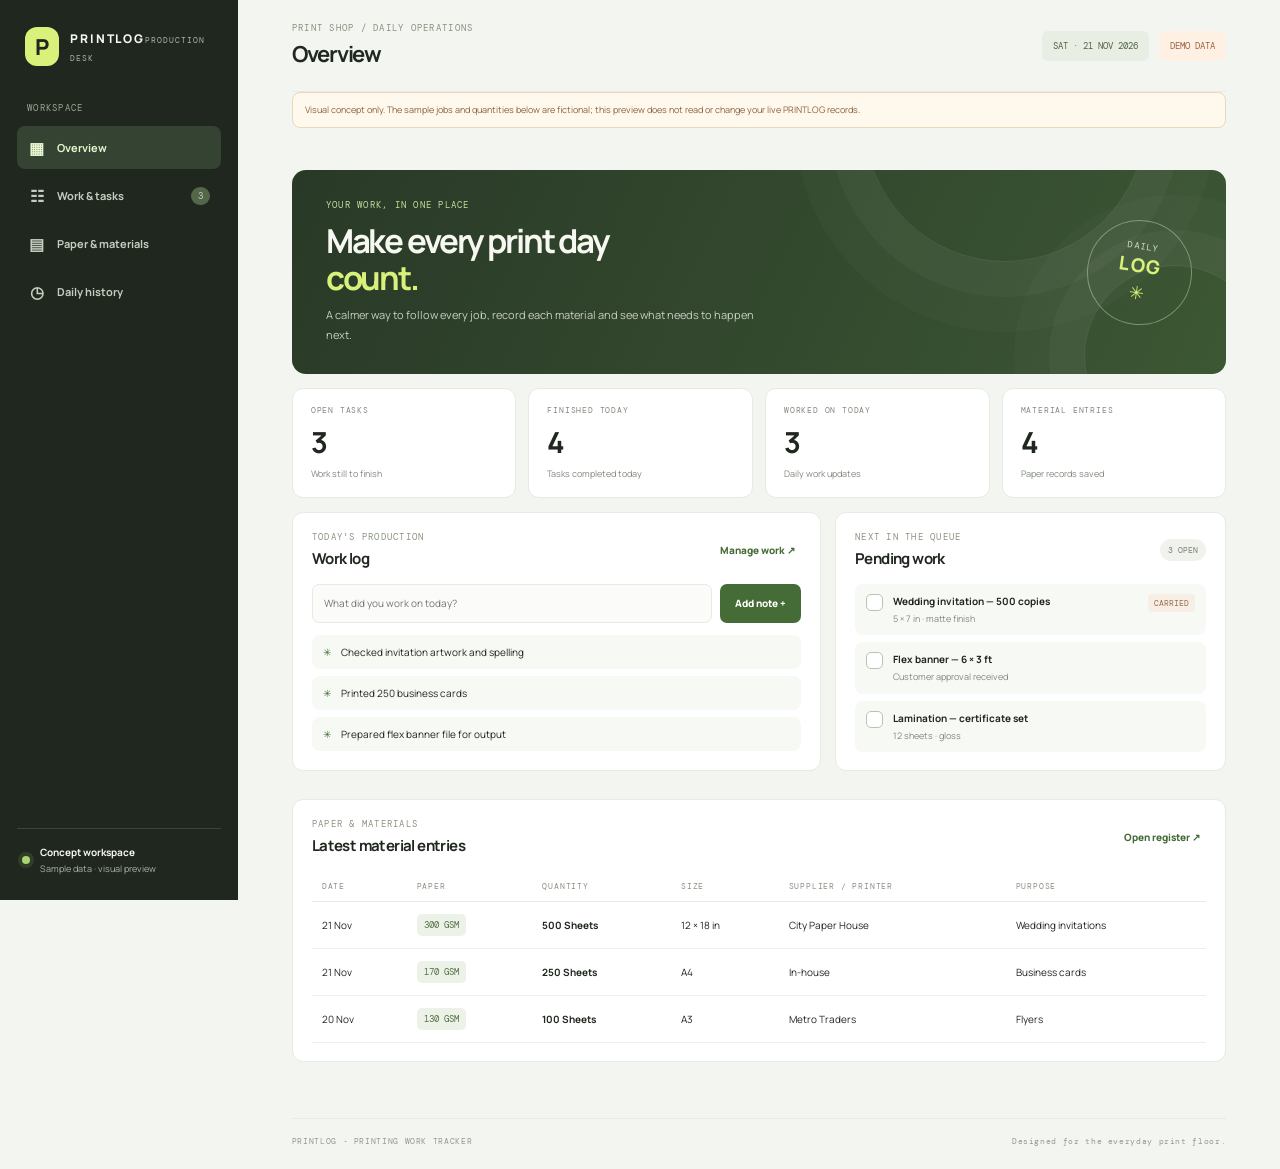
==== design-preview.html @ 4f7776c2 "Add responsive PRINTLOG visual concept preview" ====
<!doctype html>
<html lang="en">
<head>
<meta charset="utf-8">
<meta name="viewport" content="width=device-width,initial-scale=1">
<meta name="theme-color" content="#20271f">
<meta name="description" content="PRINTLOG visual concept preview — a daily production workspace for print shops.">
<title>PRINTLOG — Visual Concept Preview</title>
<link rel="preconnect" href="https://fonts.googleapis.com">
<link rel="preconnect" href="https://fonts.gstatic.com" crossorigin>
<link href="https://fonts.googleapis.com/css2?family=DM+Mono:wght@400;500&family=Manrope:wght@400;500;600;700;800&display=swap" rel="stylesheet">
<style>
:root{--bg:#f3f5f0;--surface:#fff;--ink:#20271f;--muted:#818a7d;--line:#e7ebe3;--green:#456b36;--green2:#2d3c2a;--lime:#d9f17b;--soft:#eef3e9;--amber:#d58a54;--red:#bd695b;--mono:"DM Mono",monospace;--sans:"Manrope",sans-serif}
*{box-sizing:border-box}body{margin:0;background:var(--bg);color:var(--ink);font:13px var(--sans)}button,input,select{font:inherit}button{cursor:pointer}.app{min-height:100vh}.sidebar{position:fixed;inset:0 auto 0 0;width:238px;background:var(--ink);color:#f6f7f1;padding:25px 17px;display:flex;flex-direction:column;z-index:5}.brand{display:flex;align-items:center;gap:11px;padding:2px 8px 36px}.brand-mark{width:39px;height:39px;border-radius:12px;background:var(--lime);color:var(--ink);display:grid;place-items:center;font-size:22px;font-weight:800}.brand-name{font-size:12px;font-weight:800;letter-spacing:.16em}.brand-sub{font:8px var(--mono);letter-spacing:.12em;color:#aab5a3;margin-top:4px}.nav-label,.eyebrow{font:9px var(--mono);letter-spacing:.14em;color:#87917f}.nav-label{padding:0 10px 12px;color:#9ca694}.nav{display:grid;gap:5px}.nav button{height:43px;border:0;border-radius:8px;background:transparent;color:#c5cdbf;text-align:left;padding:0 11px;display:flex;align-items:center;gap:12px;font-size:11px;font-weight:700}.nav button span{width:17px;text-align:center;font-size:16px}.nav button.active,.nav button:hover{background:#354432;color:#e9f6d0}.nav button i{font:9px var(--mono);font-style:normal;margin-left:auto;background:#536849;padding:3px 7px;border-radius:20px}.sidebar-bottom{margin-top:auto;border-top:1px solid #3a4637;padding:16px 5px 0;display:flex;align-items:center;gap:10px}.dot{width:8px;height:8px;border-radius:50%;background:#a8d574;box-shadow:0 0 0 4px #a8d57420}.sidebar-bottom b,.sidebar-bottom small{display:block}.sidebar-bottom b{font-size:10px}.sidebar-bottom small{font-size:9px;color:#aab5a3;margin-top:3px}.main{margin-left:238px;padding:0 4.2vw;max-width:1600px}.topbar{height:92px;display:flex;align-items:center;justify-content:space-between;border-bottom:1px solid var(--line)}.topbar h1{font-size:22px;letter-spacing:-.055em;margin:5px 0 0}.top-actions{display:flex;align-items:center;gap:10px}.date-chip,.demo-chip{padding:9px 11px;border-radius:6px;font:9px var(--mono)}.date-chip{background:#e9eee4;color:#526348}.demo-chip{background:#fff0e4;color:#9b633c}.btn{border:0;border-radius:7px;padding:11px 15px;font-size:10px;font-weight:800}.btn-primary{background:var(--green);color:white}.btn-primary:hover{background:#35552b}.btn-quiet{background:#fff;border:1px solid var(--line);color:#52604d}.view{display:none;padding:27px 0 42px}.view.active{display:block}.hero{min-height:190px;border-radius:14px;background:linear-gradient(115deg,#293927,#3c5734);color:#f7f8f1;padding:29px 34px;display:flex;align-items:center;justify-content:space-between;position:relative;overflow:hidden}.hero:before,.hero:after{content:"";position:absolute;border:1px solid #ffffff18;border-radius:50%;width:280px;height:280px;right:80px;top:-190px;box-shadow:0 0 0 35px #ffffff08,0 0 0 70px #ffffff05}.hero:after{width:180px;height:180px;right:-40px;top:95px}.hero-copy{position:relative;z-index:1;max-width:570px}.hero .eyebrow{color:#c8dc9f}.hero h2{font-size:33px;line-height:1.12;letter-spacing:-.065em;margin:12px 0 8px}.hero h2 em{font-style:normal;color:var(--lime)}.hero p{color:#c7d0c1;max-width:440px;font-size:11px;line-height:1.8;margin:0}.hero-mark{position:relative;z-index:1;width:105px;height:105px;border:1px solid #c9d8b47a;border-radius:50%;display:flex;flex-direction:column;align-items:center;justify-content:center;transform:rotate(8deg);font:9px var(--mono);letter-spacing:.13em;color:#d8e1ce}.hero-mark b{font:800 19px var(--sans);color:var(--lime);letter-spacing:.08em}.hero-mark span{font-size:18px;color:var(--lime);margin-top:3px}.stats{display:grid;grid-template-columns:repeat(4,1fr);gap:12px;margin:14px 0}.stat,.panel{background:var(--surface);border:1px solid var(--line);border-radius:11px}.stat{padding:16px 18px}.stat label{display:block;font:8px var(--mono);letter-spacing:.1em;color:var(--muted)}.stat strong{display:block;font-size:29px;letter-spacing:-.06em;margin:7px 0 1px}.stat small{font-size:9px;color:var(--muted)}.content-grid{display:grid;grid-template-columns:1.15fr .85fr;gap:14px;margin-bottom:14px}.panel{padding:18px 19px;margin-bottom:14px}.panel-head{display:flex;justify-content:space-between;align-items:center;gap:10px;margin-bottom:15px}.panel-head h3{font-size:15px;letter-spacing:-.04em;margin:5px 0 0}.panel .eyebrow{color:#8a9483}.link-btn{border:0;background:transparent;color:var(--green);font-size:10px;font-weight:800}.quick-add{display:flex;gap:8px}.quick-add input,.field input,.field select,.search{height:39px;border:1px solid var(--line);border-radius:7px;background:#fbfcfa;padding:0 11px;outline:none;color:var(--ink);font-size:10px;min-width:0}.quick-add input{flex:1}.quick-add input:focus,.field input:focus,.field select:focus,.search:focus{border-color:#9db58d;box-shadow:0 0 0 3px #456b3610}.list{display:grid;gap:7px;margin-top:12px}.note-row,.task-row{display:flex;align-items:center;gap:10px;padding:10px 11px;border-radius:8px;background:#f7f9f5}.note-row{font-size:10px}.note-icon{color:var(--green)}.task-row{align-items:flex-start}.check{width:17px;height:17px;flex:none;border:1px solid #b8c4b1;border-radius:5px;background:white;color:white;font-size:11px;padding:0}.task-row.done .check{background:var(--green);border-color:var(--green)}.task-copy{flex:1;min-width:0}.task-copy b{display:block;font-size:10px;overflow-wrap:anywhere}.task-copy small{display:block;font-size:9px;color:var(--muted);margin-top:4px;line-height:1.5}.task-row.done .task-copy b{text-decoration:line-through;color:#899184}.tag{font:8px var(--mono);color:#9b704d;background:#f7eee5;padding:4px 6px;border-radius:4px;white-space:nowrap}.count{font:8px var(--mono);color:#74806e;background:#f0f3ed;border-radius:20px;padding:6px 8px;white-space:nowrap}.empty{padding:20px 12px;text-align:center;color:#9aa193;font-size:10px;border:1px dashed var(--line);border-radius:8px}.material-table{overflow-x:auto}table{width:100%;border-collapse:collapse;text-align:left;white-space:nowrap}th{font:8px var(--mono);letter-spacing:.1em;color:#899184;padding:10px;border-bottom:1px solid var(--line)}td{font-size:10px;padding:12px 10px;border-bottom:1px solid #eef0eb}.gsm{display:inline-block;padding:5px 7px;border-radius:5px;background:#edf2e8;color:#527043;font:9px var(--mono)}.section-intro{display:flex;justify-content:space-between;align-items:flex-end;margin:4px 0 19px}.section-intro h2{font-size:25px;letter-spacing:-.06em;margin:7px 0 5px}.section-intro p{font-size:10px;color:var(--muted);margin:0}.columns{display:grid;grid-template-columns:1fr 1fr;gap:14px;align-items:start}.form-stack{display:grid;gap:10px;padding:13px;background:#f7f9f5;border-radius:9px;margin-bottom:13px}.field{display:grid;gap:6px;font-size:9px;font-weight:800;color:#65705f}.field input,.field select{width:100%;background:#fff}.material-form{display:grid;grid-template-columns:repeat(3,minmax(0,1fr));gap:12px}.wide{grid-column:span 2}.history-list{display:grid;gap:12px}.history-day{background:#fff;border:1px solid var(--line);border-radius:10px;padding:17px 19px}.history-head{display:flex;justify-content:space-between;align-items:center;margin-bottom:12px}.history-head b{font-size:12px}.history-head small{font:8px var(--mono);color:var(--muted)}.history-columns{display:grid;grid-template-columns:1fr 1fr;gap:18px}.history-columns h4{font:8px var(--mono);letter-spacing:.1em;color:#87917f;margin:0 0 7px}.history-columns p{font-size:10px;color:#515a4e;margin:5px 0;line-height:1.6}.footer{display:flex;justify-content:space-between;border-top:1px solid var(--line);padding:17px 0 23px;color:#939a8e;font:8px var(--mono);letter-spacing:.08em}.toast{position:fixed;bottom:20px;left:50%;transform:translate(-50%,12px);opacity:0;background:#263b25;color:white;padding:11px 16px;border-radius:7px;font-size:10px;transition:.2s;z-index:20;pointer-events:none}.toast.show{opacity:1;transform:translate(-50%,0)}.preview-note{margin:0 0 15px;padding:10px 12px;border:1px solid #e8d8bd;background:#fff8ec;border-radius:8px;color:#8a633f;font-size:9px;line-height:1.6}
@media(max-width:1050px){.sidebar{width:205px}.main{margin-left:205px;padding:0 3vw}.stats{grid-template-columns:repeat(2,1fr)}.content-grid{grid-template-columns:1fr}.material-form{grid-template-columns:repeat(2,minmax(0,1fr))}}
@media(max-width:680px){.sidebar{position:sticky;top:0;width:100%;height:auto;padding:10px 12px;display:block}.brand{padding:0 4px 10px}.brand-mark{width:31px;height:31px}.nav{display:flex;overflow-x:auto;gap:4px}.nav-label,.sidebar-bottom{display:none}.nav button{height:36px;padding:0 9px;white-space:nowrap;font-size:9px}.nav button span{font-size:13px}.main{margin:0;padding:0 14px}.topbar{height:75px}.topbar h1{font-size:19px}.top-actions{gap:5px}.date-chip{display:none}.demo-chip{font-size:8px;padding:8px}.btn-quiet{padding:9px;font-size:9px}.view{padding-top:17px}.hero{padding:22px;min-height:170px}.hero h2{font-size:26px}.hero-mark{width:76px;height:76px;font-size:7px}.hero-mark b{font-size:14px}.stats{gap:8px}.stat{padding:13px}.stat strong{font-size:24px}.panel{padding:14px}.quick-add{flex-direction:column}.quick-add .btn{align-self:flex-start}.section-intro{align-items:flex-start;gap:10px;flex-direction:column}.columns{grid-template-columns:1fr}.material-form{grid-template-columns:1fr 1fr;gap:10px}.history-columns{grid-template-columns:1fr;gap:12px}.history-head{align-items:flex-start;gap:8px;flex-direction:column}.footer{gap:8px;flex-direction:column}}
</style>
</head>
<body>
<div class="app">
<aside class="sidebar">
  <div class="brand"><span class="brand-mark">P</span><span><span class="brand-name">PRINTLOG</span><span class="brand-sub">PRODUCTION DESK</span></span></div>
  <div class="nav-label">WORKSPACE</div>
  <nav class="nav">
    <button class="active" data-view="dashboard"><span>▦</span> Overview</button>
    <button data-view="tasks"><span>☷</span> Work & tasks <i id="pendingBadge">3</i></button>
    <button data-view="materials"><span>▤</span> Paper & materials</button>
    <button data-view="history"><span>◷</span> Daily history</button>
  </nav>
  <div class="sidebar-bottom"><span class="dot"></span><div><b>Concept workspace</b><small>Sample data · visual preview</small></div></div>
</aside>
<main class="main">
<header class="topbar"><div><div class="eyebrow">PRINT SHOP / DAILY OPERATIONS</div><h1 id="pageTitle">Overview</h1></div><div class="top-actions"><span class="date-chip" id="dateLabel">SAT · 21 NOV 2026</span><span class="demo-chip">DEMO DATA</span></div></header>
<div class="preview-note">Visual concept only. The sample jobs and quantities below are fictional; this preview does not read or change your live PRINTLOG records.</div>
<section class="view active" id="view-dashboard">
  <div class="hero"><div class="hero-copy"><div class="eyebrow">YOUR WORK, IN ONE PLACE</div><h2>Make every print day<br><em>count.</em></h2><p>A calmer way to follow every job, record each material and see what needs to happen next.</p></div><div class="hero-mark">DAILY<b>LOG</b><span>✳</span></div></div>
  <div class="stats">
    <article class="stat"><label>OPEN TASKS</label><strong id="statOpen">3</strong><small>Work still to finish</small></article>
    <article class="stat"><label>FINISHED TODAY</label><strong id="statDone">4</strong><small>Tasks completed today</small></article>
    <article class="stat"><label>WORKED ON TODAY</label><strong id="statNotes">3</strong><small>Daily work updates</small></article>
    <article class="stat"><label>MATERIAL ENTRIES</label><strong id="statMaterials">18</strong><small>Paper records saved</small></article>
  </div>
  <div class="content-grid">
    <section class="panel"><div class="panel-head"><div><div class="eyebrow">TODAY'S PRODUCTION</div><h3>Work log</h3></div><button class="link-btn" data-goto="tasks">Manage work ↗</button></div><form class="quick-add" id="quickNote"><input id="noteInput" placeholder="What did you work on today?" required><button class="btn btn-primary">Add note +</button></form><div class="list" id="noteList"><div class="note-row"><span class="note-icon">✳</span>Checked invitation artwork and spelling</div><div class="note-row"><span class="note-icon">✳</span>Printed 250 business cards</div><div class="note-row"><span class="note-icon">✳</span>Prepared flex banner file for output</div></div></section>
    <section class="panel"><div class="panel-head"><div><div class="eyebrow">NEXT IN THE QUEUE</div><h3>Pending work</h3></div><span class="count" id="pendingCount">3 OPEN</span></div><div class="list" id="dashboardTasks"></div></section>
  </div>
  <section class="panel"><div class="panel-head"><div><div class="eyebrow">PAPER & MATERIALS</div><h3>Latest material entries</h3></div><button class="link-btn" data-goto="materials">Open register ↗</button></div><div class="material-table" id="recentTable"></div></section>
</section>
<section class="view" id="view-tasks">
  <div class="section-intro"><div><div class="eyebrow">DAILY PRODUCTION</div><h2>Work & tasks</h2><p>Keep work updates separate from jobs that are actually finished.</p></div><span class="count">PENDING + COMPLETED</span></div>
  <div class="columns">
    <section class="panel"><div class="panel-head"><div><div class="eyebrow">IN PROGRESS</div><h3>Pending work</h3></div><span class="count" id="openCount">3 OPEN</span></div><form id="taskForm" class="form-stack"><label class="field">New job / task<input id="taskTitle" placeholder="e.g. Wedding invitation — 500 copies" required></label><label class="field">Details (optional)<input id="taskDetails" placeholder="Size, customer, finishing..."></label><button class="btn btn-primary">＋ Add task</button></form><div class="list" id="openTasks"></div></section>
    <section class="panel"><div class="panel-head"><div><div class="eyebrow">COMPLETED</div><h3>Finished work</h3></div><span class="count" id="doneCount">4 DONE</span></div><div class="list" id="doneTasks"></div></section>
  </div>
  <section class="panel"><div class="panel-head"><div><div class="eyebrow">DAILY NOTES</div><h3>What I worked on</h3></div></div><div class="list" id="allNotes"></div></section>
</section>
<section class="view" id="view-materials">
  <div class="section-intro"><div><div class="eyebrow">PAPER & CONSUMABLES</div><h2>Material register</h2><p>Record what paper went out, how much and which job it belongs to.</p></div><span class="count">PAPER / PRINTING RECORDS</span></div>
  <section class="panel"><div class="panel-head"><div><div class="eyebrow">NEW ENTRY</div><h3>Add printing material</h3></div></div><form id="materialForm" class="material-form">
    <label class="field">Paper / GSM<select id="paper"><option>300 GSM</option><option>250 GSM</option><option>200 GSM</option><option>170 GSM</option><option>150 GSM</option><option>130 GSM</option><option>120 GSM</option><option>100 GSM</option><option>80 GSM</option><option>Other</option></select></label>
    <label class="field">Custom name<input id="customPaper" placeholder="If other..." disabled></label>
    <label class="field">Quantity<input id="quantity" type="number" min="0.01" step="any" placeholder="e.g. 500" required></label>
    <label class="field">Unit<select id="unit"><option>Sheets</option><option>Packets</option><option>Kg</option><option>Rolls</option><option>Bundles</option></select></label>
    <label class="field">Paper size<input id="size" placeholder="A4, 12 × 18, 20 × 30"></label>
    <label class="field">Supplier / printer<input id="supplier" placeholder="Name (optional)"></label>
    <label class="field wide">Purpose / job<input id="purpose" placeholder="Which job was this material for?"></label>
    <button class="btn btn-primary">Save material entry ↗</button>
  </form></section>
  <section class="panel"><div class="panel-head"><div><div class="eyebrow">REGISTER</div><h3>Material history</h3></div><span class="count" id="materialCount">4 ENTRIES SHOWN</span></div><div class="material-table" id="allMaterials"></div></section>
</section>
<section class="view" id="view-history">
  <div class="section-intro"><div><div class="eyebrow">YOUR RECORDS</div><h2>Daily history</h2><p>See what started, what finished and what materials were recorded each day.</p></div><input class="search" id="historySearch" placeholder="Search a job, GSM or date..."></div>
  <div class="history-list" id="historyList"></div>
</section>
<footer class="footer"><span>PRINTLOG <b>·</b> PRINTING WORK TRACKER</span><span>Designed for the everyday print floor.</span></footer>
</main>
</div>
<div class="toast" id="toast" role="status"></div>
<script>
(function(){
const today='2026-11-21';
let tasks=[
{id:1,title:'Wedding invitation — 500 copies',details:'5 × 7 in · matte finish',done:false,carried:true,created:'2026-11-20'},
{id:2,title:'Flex banner — 6 × 3 ft',details:'Customer approval received',done:false,carried:false,created:'2026-11-21'},
{id:3,title:'Lamination — certificate set',details:'12 sheets · gloss',done:false,carried:false,created:'2026-11-21'},
{id:4,title:'Business cards — 250 copies',details:'9.2 × 5.4 cm',done:true,created:'2026-11-21'},
{id:5,title:'Doctor clinic letterhead',details:'A4 · 100 GSM',done:true,created:'2026-11-20'},
{id:6,title:'Shop opening stickers',details:'2 cm round',done:true,created:'2026-11-21'},
{id:7,title:'Invoice book layout',details:'Artwork approved',done:true,created:'2026-11-21'}
];
let notes=['Checked invitation artwork and spelling','Printed 250 business cards','Prepared flex banner file for output'];
let materials=[
{date:'21 Nov',paper:'300 GSM',qty:'500 Sheets',size:'12 × 18 in',supplier:'City Paper House',purpose:'Wedding invitations'},
{date:'21 Nov',paper:'170 GSM',qty:'250 Sheets',size:'A4',supplier:'In-house',purpose:'Business cards'},
{date:'20 Nov',paper:'130 GSM',qty:'100 Sheets',size:'A3',supplier:'Metro Traders',purpose:'Flyers'},
{date:'20 Nov',paper:'100 GSM',qty:'2 Packets',size:'A4',supplier:'In-house',purpose:'Letterheads'}
];
const $=id=>document.getElementById(id);
const esc=s=>String(s).replace(/[&<>"']/g,c=>({'&':'&amp;','<':'&lt;','>':'&gt;','"':'&quot;',"'":'&#39;'}[c]));
function toast(s){$('toast').textContent=s;$('toast').classList.add('show');setTimeout(()=>$('toast').classList.remove('show'),1900)}
function taskHTML(t){return '<div class="task-row '+(t.done?'done':'')+'"><button class="check" data-toggle="'+t.id+'" aria-label="Toggle completed">'+(t.done?'✓':'')+'</button><div class="task-copy"><b>'+esc(t.title)+'</b><small>'+esc(t.details||'Added '+t.created)+'</small></div>'+(t.carried&&!t.done?'<span class="tag">CARRIED</span>':'')+'</div>'}
function tableHTML(rows){return '<table><thead><tr><th>DATE</th><th>PAPER</th><th>QUANTITY</th><th>SIZE</th><th>SUPPLIER / PRINTER</th><th>PURPOSE</th></tr></thead><tbody>'+rows.map(m=>'<tr><td>'+esc(m.date)+'</td><td><span class="gsm">'+esc(m.paper)+'</span></td><td><b>'+esc(m.qty)+'</b></td><td>'+esc(m.size)+'</td><td>'+esc(m.supplier)+'</td><td>'+esc(m.purpose)+'</td></tr>').join('')+'</tbody></table>'}
function render(){
const open=tasks.filter(t=>!t.done),done=tasks.filter(t=>t.done);
$('statOpen').textContent=open.length;$('statDone').textContent=done.length;$('statNotes').textContent=notes.length;$('statMaterials').textContent=materials.length;
$('pendingBadge').textContent=open.length;$('pendingCount').textContent=open.length+' OPEN';$('openCount').textContent=open.length+' OPEN';$('doneCount').textContent=done.length+' DONE';$('materialCount').textContent=materials.length+' ENTRIES';
$('dashboardTasks').innerHTML=open.slice(0,4).map(taskHTML).join('')||'<div class="empty">All caught up. No pending jobs.</div>';
$('openTasks').innerHTML=open.map(taskHTML).join('')||'<div class="empty">No pending work. Add a new job above.</div>';
$('doneTasks').innerHTML=done.map(taskHTML).join('')||'<div class="empty">Finished jobs will appear here.</div>';
$('noteList').innerHTML=notes.map(n=>'<div class="note-row"><span class="note-icon">✳</span>'+esc(n)+'</div>').join('')||'<div class="empty">No work notes yet.</div>';
$('allNotes').innerHTML=$('noteList').innerHTML;
$('recentTable').innerHTML=tableHTML(materials.slice(0,3));$('allMaterials').innerHTML=tableHTML(materials);
$('historyList').innerHTML=historyHTML($('historySearch').value);
}
function historyHTML(query){const q=(query||'').toLowerCase();const groups=[{date:'Saturday, 21 November 2026',items:['Checked invitation artwork and spelling','Printed 250 business cards','Prepared flex banner file for output'],finished:['Business cards — 250 copies','Shop opening stickers','Invoice book layout'],started:['Flex banner — 6 × 3 ft','Lamination — certificate set'],paper:['300 GSM · 500 Sheets · Wedding invitations','170 GSM · 250 Sheets · Business cards']},{date:'Friday, 20 November 2026',items:['Prepared wedding invitation layout'],finished:['Doctor clinic letterhead'],started:['Wedding invitation — 500 copies'],paper:['130 GSM · 100 Sheets · Flyers','100 GSM · 2 Packets · Letterheads']}];return groups.map(g=>{const all=[...g.items,...g.finished,...g.started,...g.paper].join(' ').toLowerCase();if(q&&!all.includes(q)&&!g.date.toLowerCase().includes(q))return '';return '<article class="history-day"><div class="history-head"><b>'+g.date+'</b><small>'+g.finished.length+' FINISHED · '+g.started.length+' OPEN · '+g.paper.length+' MATERIALS</small></div><div class="history-columns"><div><h4>WORKED ON / UPDATES</h4>'+g.items.map(x=>'<p>↳ '+esc(x)+'</p>').join('')+'<h4 style="margin-top:13px">TASKS FINISHED</h4>'+g.finished.map(x=>'<p>✓ '+esc(x)+'</p>').join('')+'</div><div><h4>OPEN TASKS / STARTED</h4>'+g.started.map(x=>'<p>○ '+esc(x)+'</p>').join('')+'<h4 style="margin-top:13px">MATERIALS</h4>'+g.paper.map(x=>'<p>▤ '+esc(x)+'</p>').join('')+'</div></div></article>'}).join('')||'<div class="empty">No matching history in this sample.</div>'}
function show(name){document.querySelectorAll('.view').forEach(v=>v.classList.toggle('active',v.id==='view-'+name));document.querySelectorAll('.nav button').forEach(b=>b.classList.toggle('active',b.dataset.view===name));$('pageTitle').textContent=({dashboard:'Overview',tasks:'Work & tasks',materials:'Paper & materials',history:'Daily history'})[name]}
document.querySelectorAll('[data-view]').forEach(b=>b.addEventListener('click',()=>show(b.dataset.view)));
document.querySelectorAll('[data-goto]').forEach(b=>b.addEventListener('click',()=>show(b.dataset.goto)));
document.addEventListener('click',e=>{const b=e.target.closest('[data-toggle]');if(!b)return;const t=tasks.find(x=>x.id===Number(b.dataset.toggle));if(t){t.done=!t.done;t.carried=false;render();toast(t.done?'Marked as finished':'Moved back to pending')}});
$('quickNote').addEventListener('submit',e=>{e.preventDefault();const v=$('noteInput').value.trim();if(!v)return;notes.unshift(v);$('noteInput').value='';render();toast('Work update added to this preview')});
$('taskForm').addEventListener('submit',e=>{e.preventDefault();const title=$('taskTitle').value.trim();if(!title)return;tasks.unshift({id:Date.now(),title,details:$('taskDetails').value.trim(),done:false,created:today});e.target.reset();render();toast('Sample task added')});
$('paper').addEventListener('change',e=>{$('customPaper').disabled=e.target.value!=='Other';if(e.target.value!=='Other')$('customPaper').value=''});
$('materialForm').addEventListener('submit',e=>{e.preventDefault();const paper=$('paper').value==='Other'?$('customPaper').value.trim():$('paper').value;if(!paper){toast('Enter a paper name');return}materials.unshift({date:'21 Nov',paper,qty:$('quantity').value+' '+$('unit').value,size:$('size').value||'—',supplier:$('supplier').value||'—',purpose:$('purpose').value||'—'});e.target.reset();$('customPaper').disabled=true;render();toast('Sample material entry added')});
$('historySearch').addEventListener('input',()=>{$('historyList').innerHTML=historyHTML($('historySearch').value)});
render();
})();
</script>
</body>
</html>
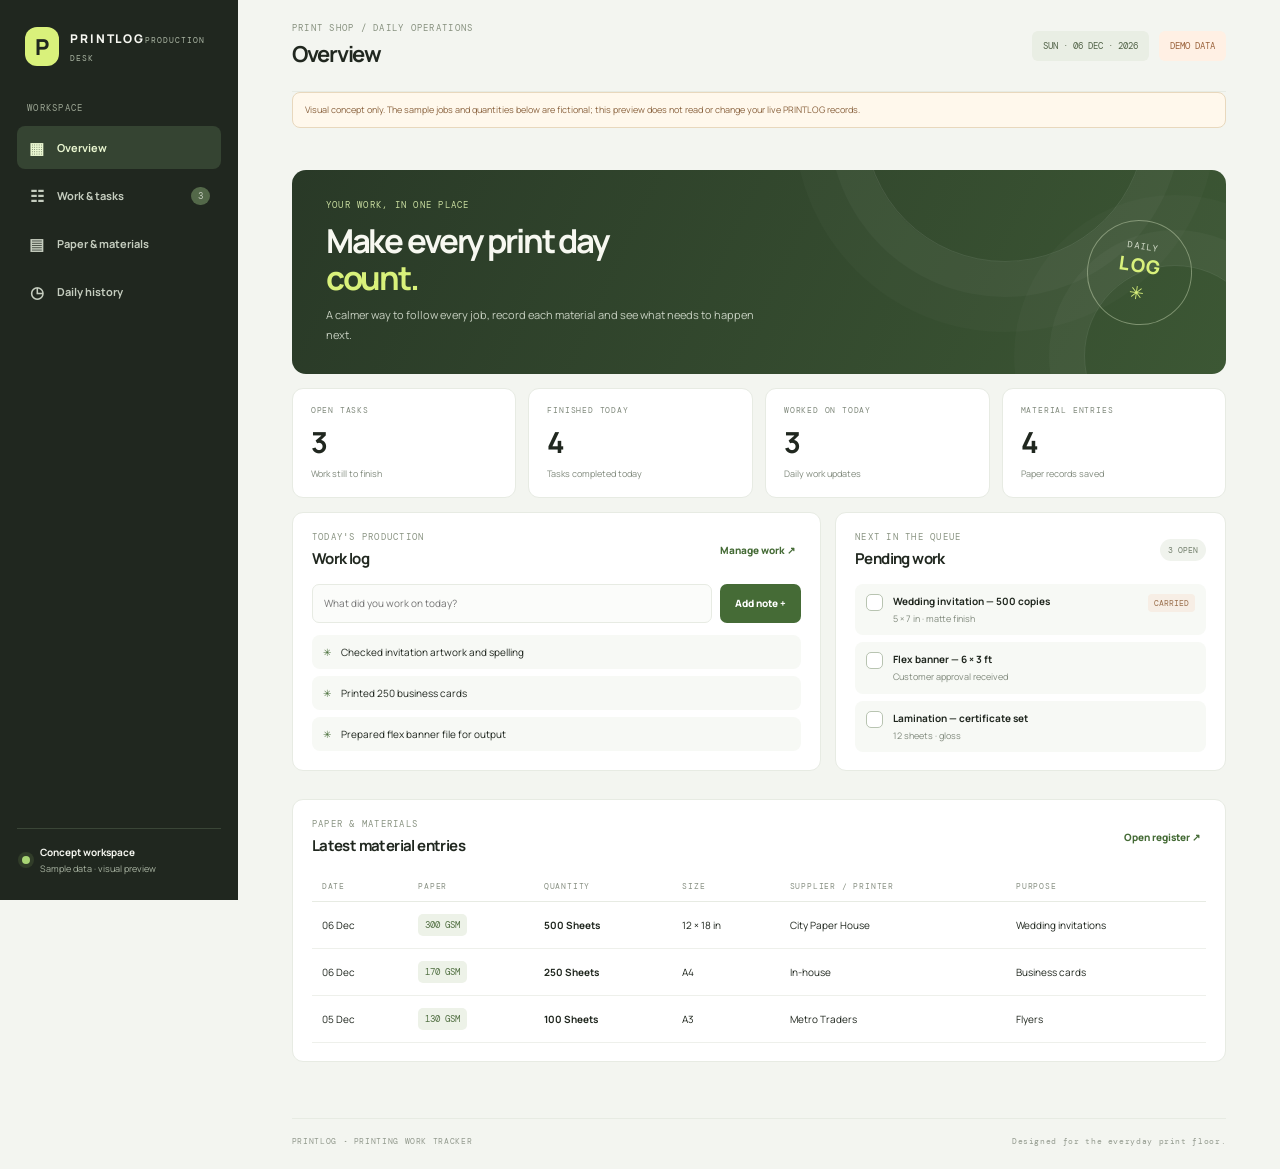
==== commit 593e59df: "Make PRINTLOG concept preview dates current" ====
--- a/design-preview.html
+++ b/design-preview.html
@@ -30,7 +30,7 @@
   <div class="sidebar-bottom"><span class="dot"></span><div><b>Concept workspace</b><small>Sample data · visual preview</small></div></div>
 </aside>
 <main class="main">
-<header class="topbar"><div><div class="eyebrow">PRINT SHOP / DAILY OPERATIONS</div><h1 id="pageTitle">Overview</h1></div><div class="top-actions"><span class="date-chip" id="dateLabel">SAT · 21 NOV 2026</span><span class="demo-chip">DEMO DATA</span></div></header>
+<header class="topbar"><div><div class="eyebrow">PRINT SHOP / DAILY OPERATIONS</div><h1 id="pageTitle">Overview</h1></div><div class="top-actions"><span class="date-chip" id="dateLabel">TODAY</span><span class="demo-chip">DEMO DATA</span></div></header>
 <div class="preview-note">Visual concept only. The sample jobs and quantities below are fictional; this preview does not read or change your live PRINTLOG records.</div>
 <section class="view active" id="view-dashboard">
   <div class="hero"><div class="hero-copy"><div class="eyebrow">YOUR WORK, IN ONE PLACE</div><h2>Make every print day<br><em>count.</em></h2><p>A calmer way to follow every job, record each material and see what needs to happen next.</p></div><div class="hero-mark">DAILY<b>LOG</b><span>✳</span></div></div>
@@ -78,22 +78,29 @@
 <div class="toast" id="toast" role="status"></div>
 <script>
 (function(){
-const today='2026-11-21';
+const now=new Date();
+const previous=new Date(now);previous.setDate(previous.getDate()-1);
+const dateKey=d=>[d.getFullYear(),String(d.getMonth()+1).padStart(2,'0'),String(d.getDate()).padStart(2,'0')].join('-');
+const today=dateKey(now),previousKey=dateKey(previous);
+const todayLong=now.toLocaleDateString('en-GB',{weekday:'long',day:'2-digit',month:'long',year:'numeric'});
+const previousLong=previous.toLocaleDateString('en-GB',{weekday:'long',day:'2-digit',month:'long',year:'numeric'});
+const todayShort=now.toLocaleDateString('en-GB',{day:'2-digit',month:'short'});
+const previousShort=previous.toLocaleDateString('en-GB',{day:'2-digit',month:'short'});
 let tasks=[
-{id:1,title:'Wedding invitation — 500 copies',details:'5 × 7 in · matte finish',done:false,carried:true,created:'2026-11-20'},
-{id:2,title:'Flex banner — 6 × 3 ft',details:'Customer approval received',done:false,carried:false,created:'2026-11-21'},
-{id:3,title:'Lamination — certificate set',details:'12 sheets · gloss',done:false,carried:false,created:'2026-11-21'},
-{id:4,title:'Business cards — 250 copies',details:'9.2 × 5.4 cm',done:true,created:'2026-11-21'},
-{id:5,title:'Doctor clinic letterhead',details:'A4 · 100 GSM',done:true,created:'2026-11-20'},
-{id:6,title:'Shop opening stickers',details:'2 cm round',done:true,created:'2026-11-21'},
-{id:7,title:'Invoice book layout',details:'Artwork approved',done:true,created:'2026-11-21'}
+{id:1,title:'Wedding invitation — 500 copies',details:'5 × 7 in · matte finish',done:false,carried:true,created:previousKey},
+{id:2,title:'Flex banner — 6 × 3 ft',details:'Customer approval received',done:false,carried:false,created:today},
+{id:3,title:'Lamination — certificate set',details:'12 sheets · gloss',done:false,carried:false,created:today},
+{id:4,title:'Business cards — 250 copies',details:'9.2 × 5.4 cm',done:true,created:today},
+{id:5,title:'Doctor clinic letterhead',details:'A4 · 100 GSM',done:true,created:previousKey},
+{id:6,title:'Shop opening stickers',details:'2 cm round',done:true,created:today},
+{id:7,title:'Invoice book layout',details:'Artwork approved',done:true,created:today}
 ];
 let notes=['Checked invitation artwork and spelling','Printed 250 business cards','Prepared flex banner file for output'];
 let materials=[
-{date:'21 Nov',paper:'300 GSM',qty:'500 Sheets',size:'12 × 18 in',supplier:'City Paper House',purpose:'Wedding invitations'},
-{date:'21 Nov',paper:'170 GSM',qty:'250 Sheets',size:'A4',supplier:'In-house',purpose:'Business cards'},
-{date:'20 Nov',paper:'130 GSM',qty:'100 Sheets',size:'A3',supplier:'Metro Traders',purpose:'Flyers'},
-{date:'20 Nov',paper:'100 GSM',qty:'2 Packets',size:'A4',supplier:'In-house',purpose:'Letterheads'}
+{date:todayShort,paper:'300 GSM',qty:'500 Sheets',size:'12 × 18 in',supplier:'City Paper House',purpose:'Wedding invitations'},
+{date:todayShort,paper:'170 GSM',qty:'250 Sheets',size:'A4',supplier:'In-house',purpose:'Business cards'},
+{date:previousShort,paper:'130 GSM',qty:'100 Sheets',size:'A3',supplier:'Metro Traders',purpose:'Flyers'},
+{date:previousShort,paper:'100 GSM',qty:'2 Packets',size:'A4',supplier:'In-house',purpose:'Letterheads'}
 ];
 const $=id=>document.getElementById(id);
 const esc=s=>String(s).replace(/[&<>"']/g,c=>({'&':'&amp;','<':'&lt;','>':'&gt;','"':'&quot;',"'":'&#39;'}[c]));
@@ -101,6 +108,7 @@
 function taskHTML(t){return '<div class="task-row '+(t.done?'done':'')+'"><button class="check" data-toggle="'+t.id+'" aria-label="Toggle completed">'+(t.done?'✓':'')+'</button><div class="task-copy"><b>'+esc(t.title)+'</b><small>'+esc(t.details||'Added '+t.created)+'</small></div>'+(t.carried&&!t.done?'<span class="tag">CARRIED</span>':'')+'</div>'}
 function tableHTML(rows){return '<table><thead><tr><th>DATE</th><th>PAPER</th><th>QUANTITY</th><th>SIZE</th><th>SUPPLIER / PRINTER</th><th>PURPOSE</th></tr></thead><tbody>'+rows.map(m=>'<tr><td>'+esc(m.date)+'</td><td><span class="gsm">'+esc(m.paper)+'</span></td><td><b>'+esc(m.qty)+'</b></td><td>'+esc(m.size)+'</td><td>'+esc(m.supplier)+'</td><td>'+esc(m.purpose)+'</td></tr>').join('')+'</tbody></table>'}
 function render(){
+$('dateLabel').textContent=now.toLocaleDateString('en-IN',{weekday:'short',day:'2-digit',month:'short',year:'numeric'}).toUpperCase().replace(/,/g,' ·');
 const open=tasks.filter(t=>!t.done),done=tasks.filter(t=>t.done);
 $('statOpen').textContent=open.length;$('statDone').textContent=done.length;$('statNotes').textContent=notes.length;$('statMaterials').textContent=materials.length;
 $('pendingBadge').textContent=open.length;$('pendingCount').textContent=open.length+' OPEN';$('openCount').textContent=open.length+' OPEN';$('doneCount').textContent=done.length+' DONE';$('materialCount').textContent=materials.length+' ENTRIES';
@@ -112,7 +120,7 @@
 $('recentTable').innerHTML=tableHTML(materials.slice(0,3));$('allMaterials').innerHTML=tableHTML(materials);
 $('historyList').innerHTML=historyHTML($('historySearch').value);
 }
-function historyHTML(query){const q=(query||'').toLowerCase();const groups=[{date:'Saturday, 21 November 2026',items:['Checked invitation artwork and spelling','Printed 250 business cards','Prepared flex banner file for output'],finished:['Business cards — 250 copies','Shop opening stickers','Invoice book layout'],started:['Flex banner — 6 × 3 ft','Lamination — certificate set'],paper:['300 GSM · 500 Sheets · Wedding invitations','170 GSM · 250 Sheets · Business cards']},{date:'Friday, 20 November 2026',items:['Prepared wedding invitation layout'],finished:['Doctor clinic letterhead'],started:['Wedding invitation — 500 copies'],paper:['130 GSM · 100 Sheets · Flyers','100 GSM · 2 Packets · Letterheads']}];return groups.map(g=>{const all=[...g.items,...g.finished,...g.started,...g.paper].join(' ').toLowerCase();if(q&&!all.includes(q)&&!g.date.toLowerCase().includes(q))return '';return '<article class="history-day"><div class="history-head"><b>'+g.date+'</b><small>'+g.finished.length+' FINISHED · '+g.started.length+' OPEN · '+g.paper.length+' MATERIALS</small></div><div class="history-columns"><div><h4>WORKED ON / UPDATES</h4>'+g.items.map(x=>'<p>↳ '+esc(x)+'</p>').join('')+'<h4 style="margin-top:13px">TASKS FINISHED</h4>'+g.finished.map(x=>'<p>✓ '+esc(x)+'</p>').join('')+'</div><div><h4>OPEN TASKS / STARTED</h4>'+g.started.map(x=>'<p>○ '+esc(x)+'</p>').join('')+'<h4 style="margin-top:13px">MATERIALS</h4>'+g.paper.map(x=>'<p>▤ '+esc(x)+'</p>').join('')+'</div></div></article>'}).join('')||'<div class="empty">No matching history in this sample.</div>'}
+function historyHTML(query){const q=(query||'').toLowerCase();const groups=[{date:todayLong,items:['Checked invitation artwork and spelling','Printed 250 business cards','Prepared flex banner file for output'],finished:['Business cards — 250 copies','Shop opening stickers','Invoice book layout'],started:['Flex banner — 6 × 3 ft','Lamination — certificate set'],paper:['300 GSM · 500 Sheets · Wedding invitations','170 GSM · 250 Sheets · Business cards']},{date:previousLong,items:['Prepared wedding invitation layout'],finished:['Doctor clinic letterhead'],started:['Wedding invitation — 500 copies'],paper:['130 GSM · 100 Sheets · Flyers','100 GSM · 2 Packets · Letterheads']}];return groups.map(g=>{const all=[...g.items,...g.finished,...g.started,...g.paper].join(' ').toLowerCase();if(q&&!all.includes(q)&&!g.date.toLowerCase().includes(q))return '';return '<article class="history-day"><div class="history-head"><b>'+g.date+'</b><small>'+g.finished.length+' FINISHED · '+g.started.length+' OPEN · '+g.paper.length+' MATERIALS</small></div><div class="history-columns"><div><h4>WORKED ON / UPDATES</h4>'+g.items.map(x=>'<p>↳ '+esc(x)+'</p>').join('')+'<h4 style="margin-top:13px">TASKS FINISHED</h4>'+g.finished.map(x=>'<p>✓ '+esc(x)+'</p>').join('')+'</div><div><h4>OPEN TASKS / STARTED</h4>'+g.started.map(x=>'<p>○ '+esc(x)+'</p>').join('')+'<h4 style="margin-top:13px">MATERIALS</h4>'+g.paper.map(x=>'<p>▤ '+esc(x)+'</p>').join('')+'</div></div></article>'}).join('')||'<div class="empty">No matching history in this sample.</div>'}
 function show(name){document.querySelectorAll('.view').forEach(v=>v.classList.toggle('active',v.id==='view-'+name));document.querySelectorAll('.nav button').forEach(b=>b.classList.toggle('active',b.dataset.view===name));$('pageTitle').textContent=({dashboard:'Overview',tasks:'Work & tasks',materials:'Paper & materials',history:'Daily history'})[name]}
 document.querySelectorAll('[data-view]').forEach(b=>b.addEventListener('click',()=>show(b.dataset.view)));
 document.querySelectorAll('[data-goto]').forEach(b=>b.addEventListener('click',()=>show(b.dataset.goto)));
@@ -120,7 +128,7 @@
 $('quickNote').addEventListener('submit',e=>{e.preventDefault();const v=$('noteInput').value.trim();if(!v)return;notes.unshift(v);$('noteInput').value='';render();toast('Work update added to this preview')});
 $('taskForm').addEventListener('submit',e=>{e.preventDefault();const title=$('taskTitle').value.trim();if(!title)return;tasks.unshift({id:Date.now(),title,details:$('taskDetails').value.trim(),done:false,created:today});e.target.reset();render();toast('Sample task added')});
 $('paper').addEventListener('change',e=>{$('customPaper').disabled=e.target.value!=='Other';if(e.target.value!=='Other')$('customPaper').value=''});
-$('materialForm').addEventListener('submit',e=>{e.preventDefault();const paper=$('paper').value==='Other'?$('customPaper').value.trim():$('paper').value;if(!paper){toast('Enter a paper name');return}materials.unshift({date:'21 Nov',paper,qty:$('quantity').value+' '+$('unit').value,size:$('size').value||'—',supplier:$('supplier').value||'—',purpose:$('purpose').value||'—'});e.target.reset();$('customPaper').disabled=true;render();toast('Sample material entry added')});
+$('materialForm').addEventListener('submit',e=>{e.preventDefault();const paper=$('paper').value==='Other'?$('customPaper').value.trim():$('paper').value;if(!paper){toast('Enter a paper name');return}materials.unshift({date:todayShort,paper,qty:$('quantity').value+' '+$('unit').value,size:$('size').value||'—',supplier:$('supplier').value||'—',purpose:$('purpose').value||'—'});e.target.reset();$('customPaper').disabled=true;render();toast('Sample material entry added')});
 $('historySearch').addEventListener('input',()=>{$('historyList').innerHTML=historyHTML($('historySearch').value)});
 render();
 })();
